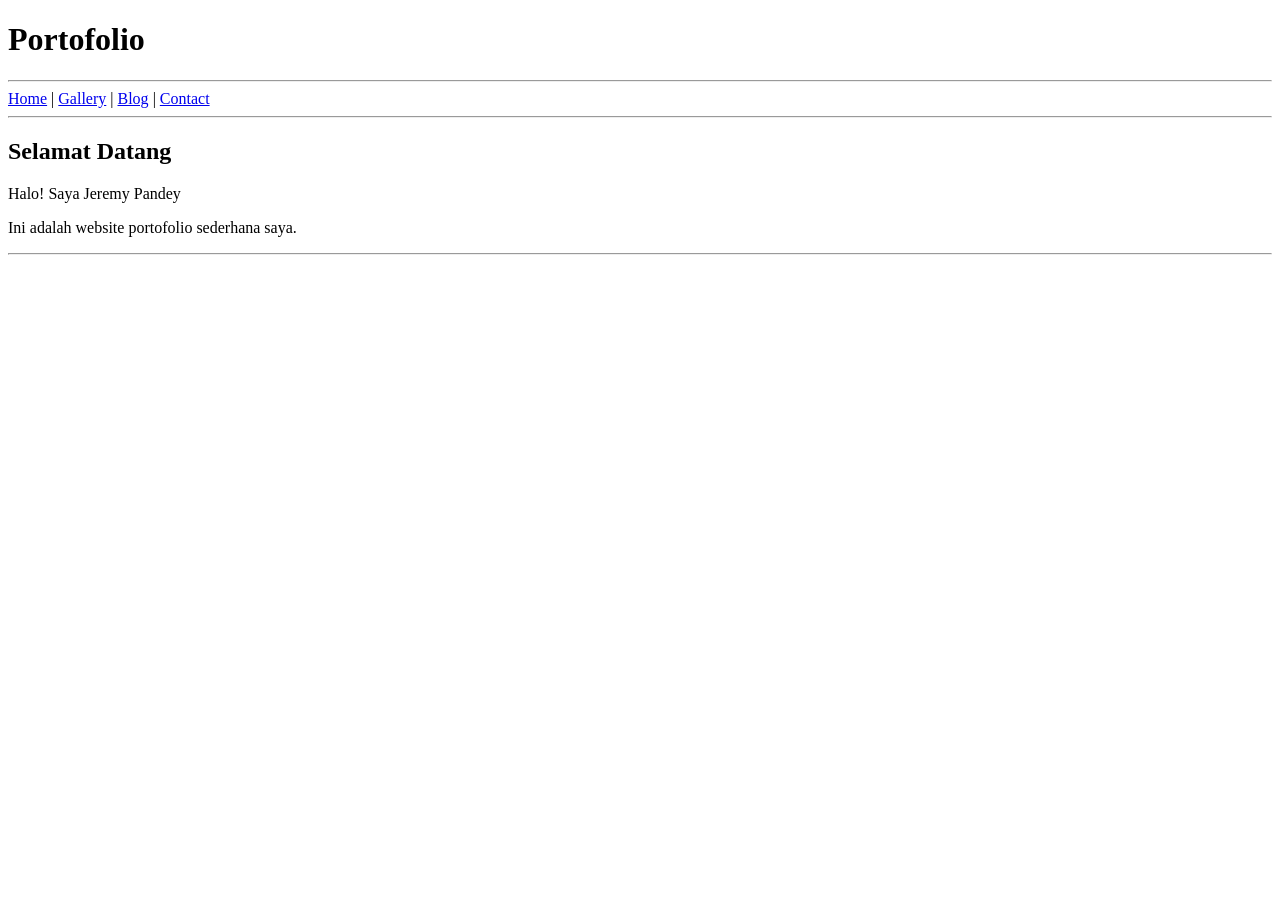
==== index.html @ 3b91ffc8 "Add files via upload" ====
<!DOCTYPE html>
<html>
<head>
    <title>Home</title>
</head>
<body>

<h1>Portofolio</h1>

<hr>

<a href="index.html">Home</a> |
<a href="gallery.html">Gallery</a> |
<a href="blog.html">Blog</a> |
<a href="contact.html">Contact</a>

<hr>

<h2>Selamat Datang</h2>
<p>Halo! Saya Jeremy Pandey</p>

<p>Ini adalah website portofolio sederhana saya.</p>

<hr>

</body>
</html>
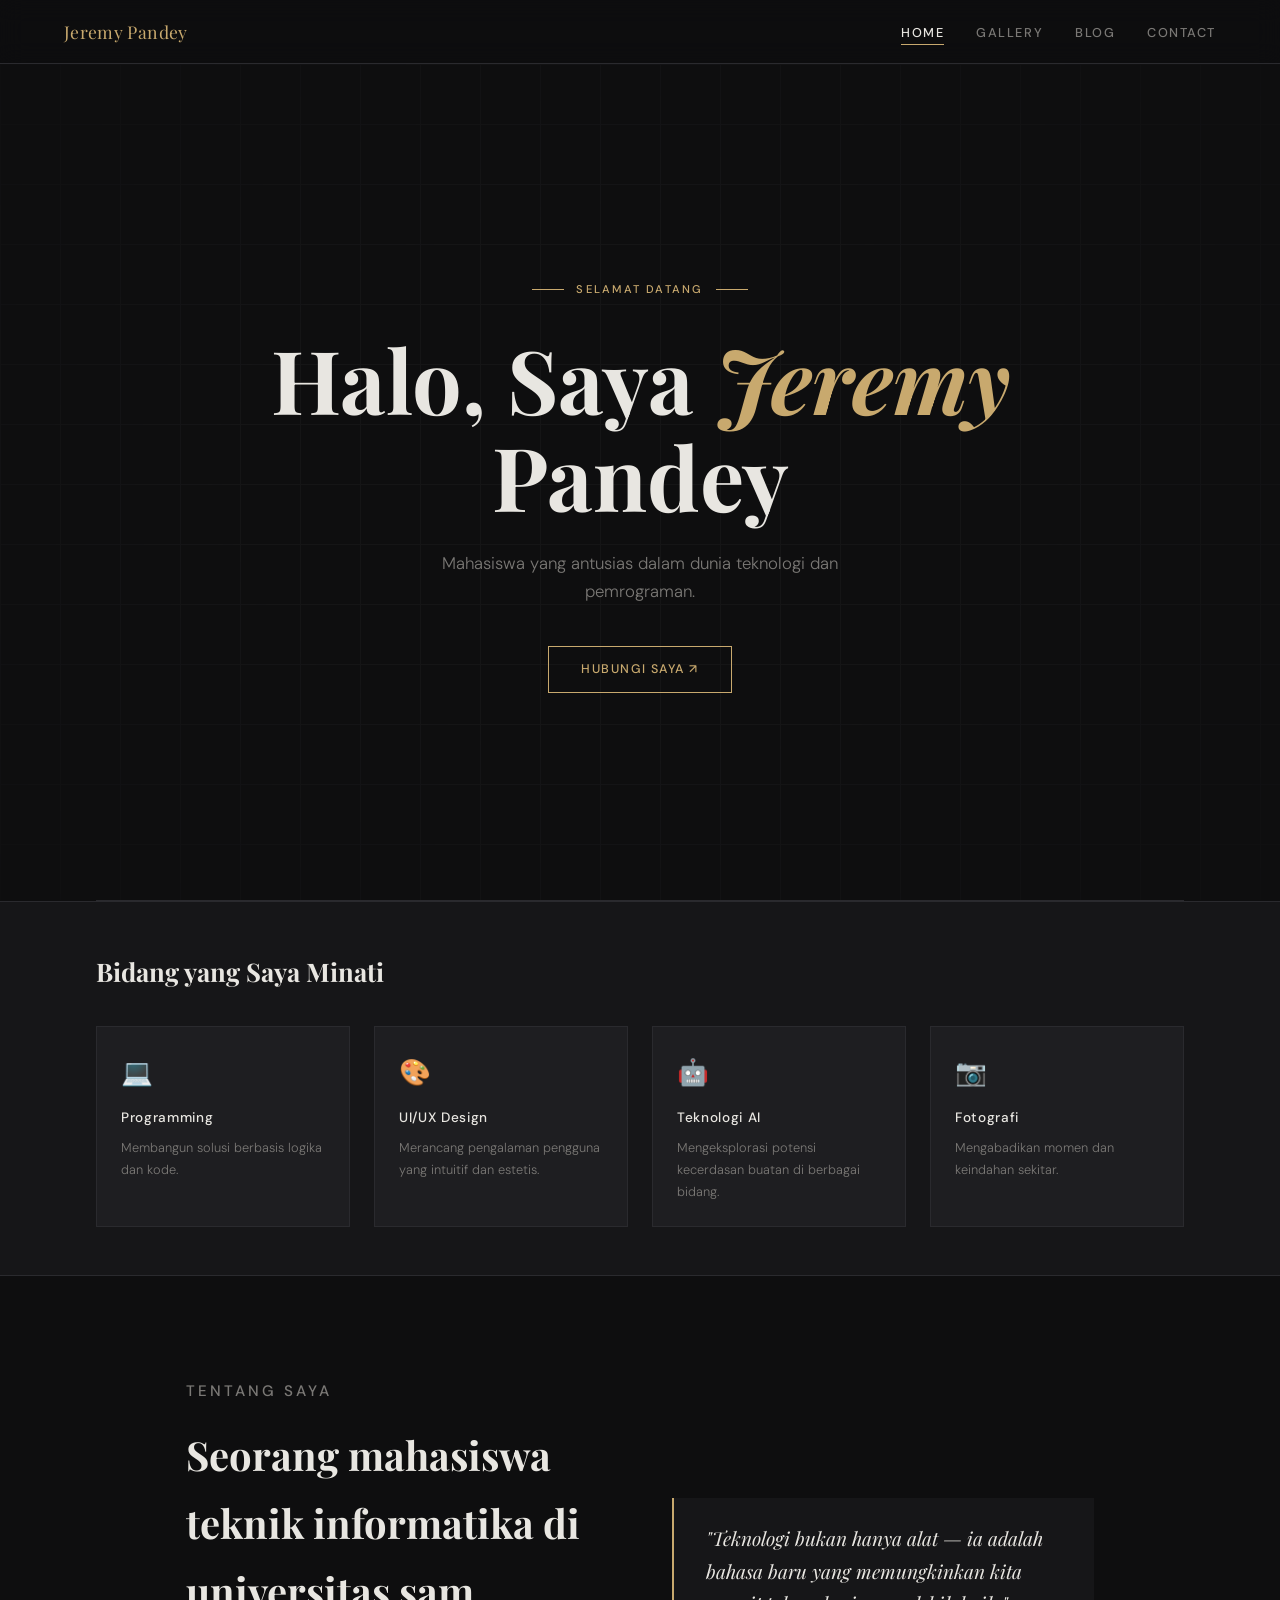
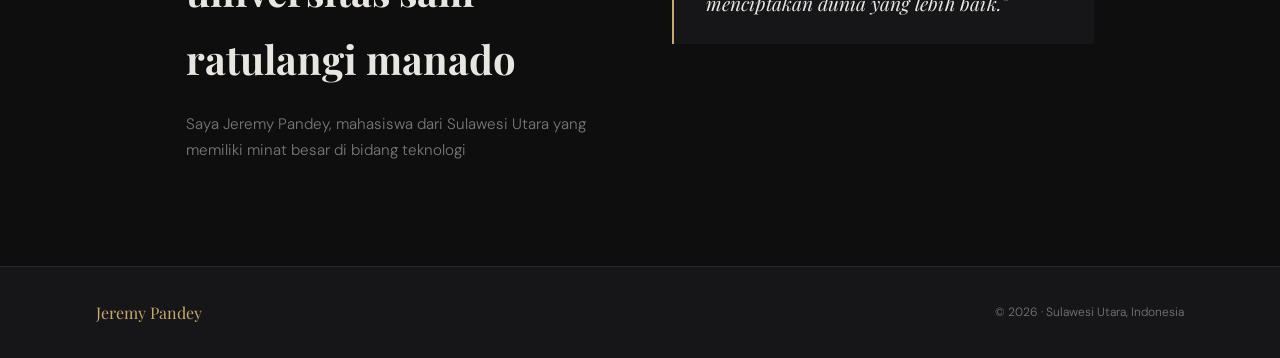
==== commit 0613d868: "Add files via upload" ====
--- a/index.html
+++ b/index.html
@@ -1,27 +1,99 @@
-<!DOCTYPE html>
-<html>
-<head>
-    <title>Home</title>
-</head>
-<body>
-
-<h1>Portofolio</h1>
-
-<hr>
-
-<a href="index.html">Home</a> |
-<a href="gallery.html">Gallery</a> |
-<a href="blog.html">Blog</a> |
-<a href="contact.html">Contact</a>
-
-<hr>
-
-<h2>Selamat Datang</h2>
-<p>Halo! Saya Jeremy Pandey</p>
-
-<p>Ini adalah website portofolio sederhana saya.</p>
-
-<hr>
-
-</body>
-</html>+<!DOCTYPE html>
+<html lang="id">
+<head>
+  <meta charset="UTF-8">
+  <meta name="viewport" content="width=device-width, initial-scale=1.0">
+  <title>Jeremy Pandey — Portofolio</title>
+  <link rel="stylesheet" href="style.css">
+</head>
+<body>
+
+  <!-- Loader -->
+  <div id="loader"><div class="loader-bar"></div></div>
+
+  <!-- Navigation -->
+  <nav>
+    <a href="index.html" class="nav-logo">Jeremy Pandey</a>
+    <ul class="nav-links">
+      <li><a href="index.html">Home</a></li>
+      <li><a href="gallery.html">Gallery</a></li>
+      <li><a href="blog.html">Blog</a></li>
+      <li><a href="contact.html">Contact</a></li>
+    </ul>
+    <button class="hamburger" aria-label="Menu">
+      <span></span><span></span><span></span>
+    </button>
+  </nav>
+
+  <!-- Mobile Menu -->
+  <div class="mobile-menu">
+    <a href="index.html">Home</a>
+    <a href="gallery.html">Gallery</a>
+    <a href="blog.html">Blog</a>
+    <a href="contact.html">Contact</a>
+  </div>
+
+  <main class="page">
+
+    <!-- Hero -->
+    <section class="hero">
+      <div class="hero-inner">
+        <div class="hero-eyebrow">Selamat Datang</div>
+        <h1 class="hero-title">Halo, Saya <em>Jeremy</em> Pandey</h1>
+        <p class="hero-subtitle">Mahasiswa yang antusias dalam dunia teknologi dan pemrograman.</p>
+        <a href="contact.html" class="btn">Hubungi Saya ↗</a>
+      </div>
+    </section>
+
+    <hr class="divider">
+
+    <!-- Skills -->
+    <div class="skills-strip">
+      <h2>Bidang yang Saya Minati</h2>
+      <div class="skills-grid">
+        <div class="skill-card fade-in">
+          <div class="icon">💻</div>
+          <h3>Programming</h3>
+          <p>Membangun solusi berbasis logika dan kode.</p>
+        </div>
+        <div class="skill-card fade-in">
+          <div class="icon">🎨</div>
+          <h3>UI/UX Design</h3>
+          <p>Merancang pengalaman pengguna yang intuitif dan estetis.</p>
+        </div>
+        <div class="skill-card fade-in">
+          <div class="icon">🤖</div>
+          <h3>Teknologi AI</h3>
+          <p>Mengeksplorasi potensi kecerdasan buatan di berbagai bidang.</p>
+        </div>
+        <div class="skill-card fade-in">
+          <div class="icon">📷</div>
+          <h3>Fotografi</h3>
+          <p>Mengabadikan momen dan keindahan sekitar.</p>
+        </div>
+      </div>
+    </div>
+
+    <!-- About -->
+    <div class="about-strip">
+      <div class="fade-in">
+        <p class="section-label">Tentang Saya</p>
+        <h2>Seorang mahasiswa teknik informatika di universitas sam ratulangi manado</h2>
+        <p>Saya Jeremy Pandey, mahasiswa dari Sulawesi Utara yang memiliki minat besar di bidang teknologi</p>
+      </div>
+      <div class="about-accent fade-in">
+        "Teknologi bukan hanya alat — ia adalah bahasa baru yang memungkinkan kita menciptakan dunia yang lebih baik."
+      </div>
+    </div>
+
+  </main>
+
+  <!-- Footer -->
+  <footer>
+    <span class="footer-name">Jeremy Pandey</span>
+    <span class="footer-copy">© 2026 · Sulawesi Utara, Indonesia</span>
+  </footer>
+
+  <script src="script.js"></script>
+</body>
+</html>
--- a/style.css
+++ b/style.css
@@ -0,0 +1,651 @@
+/* ============================================
+   JEREMY PANDEY — PORTFOLIO
+   Aesthetic: Editorial Dark — Refined & Bold
+   ============================================ */
+
+@import url('https://fonts.googleapis.com/css2?family=Playfair+Display:ital,wght@0,400;0,700;1,400&family=DM+Sans:wght@300;400;500&display=swap');
+
+/* ── CSS Variables ─────────────────────────── */
+:root {
+  --bg:        #0e0e0f;
+  --bg2:       #161618;
+  --surface:   #1e1e21;
+  --border:    #2a2a2e;
+  --accent:    #c8a96e;
+  --accent2:   #e8c98e;
+  --text:      #e8e6e1;
+  --muted:     #7a7875;
+  --nav-h:     64px;
+
+  --ff-head: 'Playfair Display', Georgia, serif;
+  --ff-body: 'DM Sans', system-ui, sans-serif;
+
+  --ease-out-expo: cubic-bezier(0.16, 1, 0.3, 1);
+}
+
+/* ── Reset ─────────────────────────────────── */
+*, *::before, *::after { box-sizing: border-box; margin: 0; padding: 0; }
+
+html { scroll-behavior: smooth; }
+
+body {
+  background: var(--bg);
+  color: var(--text);
+  font-family: var(--ff-body);
+  font-weight: 300;
+  line-height: 1.7;
+  min-height: 100vh;
+  overflow-x: hidden;
+}
+
+img { display: block; max-width: 100%; }
+a  { color: inherit; text-decoration: none; }
+
+/* ── Scrollbar ─────────────────────────────── */
+::-webkit-scrollbar { width: 4px; }
+::-webkit-scrollbar-track { background: var(--bg); }
+::-webkit-scrollbar-thumb { background: var(--accent); border-radius: 2px; }
+
+/* ── Page Loader ───────────────────────────── */
+#loader {
+  position: fixed; inset: 0;
+  background: var(--bg);
+  z-index: 9999;
+  display: flex; align-items: center; justify-content: center;
+  transition: opacity 0.5s ease, visibility 0.5s ease;
+}
+#loader.hidden { opacity: 0; visibility: hidden; }
+.loader-bar {
+  width: 120px; height: 2px;
+  background: var(--border);
+  border-radius: 2px;
+  overflow: hidden;
+}
+.loader-bar::after {
+  content: '';
+  display: block; height: 100%;
+  background: var(--accent);
+  animation: load 0.8s var(--ease-out-expo) forwards;
+}
+@keyframes load { from { width: 0; } to { width: 100%; } }
+
+/* ── Navigation ────────────────────────────── */
+nav {
+  position: fixed; top: 0; left: 0; right: 0;
+  height: var(--nav-h);
+  display: flex; align-items: center;
+  padding: 0 clamp(1.5rem, 5vw, 4rem);
+  background: rgba(14,14,15,0.85);
+  backdrop-filter: blur(12px);
+  border-bottom: 1px solid var(--border);
+  z-index: 100;
+  justify-content: space-between;
+}
+
+.nav-logo {
+  font-family: var(--ff-head);
+  font-size: 1.1rem;
+  letter-spacing: 0.02em;
+  color: var(--accent);
+}
+
+.nav-links {
+  display: flex; gap: 2rem;
+  list-style: none;
+}
+
+.nav-links a {
+  font-size: 0.8rem;
+  font-weight: 500;
+  letter-spacing: 0.12em;
+  text-transform: uppercase;
+  color: var(--muted);
+  position: relative;
+  transition: color 0.3s;
+}
+.nav-links a::after {
+  content: '';
+  position: absolute; bottom: -4px; left: 0;
+  width: 0; height: 1px;
+  background: var(--accent);
+  transition: width 0.3s var(--ease-out-expo);
+}
+.nav-links a:hover,
+.nav-links a.active { color: var(--text); }
+.nav-links a:hover::after,
+.nav-links a.active::after { width: 100%; }
+
+/* Hamburger */
+.hamburger {
+  display: none; flex-direction: column; gap: 5px;
+  background: none; border: none; cursor: pointer;
+  padding: 4px;
+}
+.hamburger span {
+  display: block; width: 22px; height: 1.5px;
+  background: var(--text);
+  transition: transform 0.3s, opacity 0.3s;
+}
+.hamburger.open span:nth-child(1) { transform: translateY(6.5px) rotate(45deg); }
+.hamburger.open span:nth-child(2) { opacity: 0; }
+.hamburger.open span:nth-child(3) { transform: translateY(-6.5px) rotate(-45deg); }
+
+/* Mobile menu */
+.mobile-menu {
+  display: none;
+  position: fixed; top: var(--nav-h); left: 0; right: 0;
+  background: var(--bg2);
+  border-bottom: 1px solid var(--border);
+  padding: 1.5rem;
+  z-index: 99;
+  flex-direction: column; gap: 1rem;
+}
+.mobile-menu.open { display: flex; }
+.mobile-menu a {
+  font-size: 0.85rem; font-weight: 500;
+  letter-spacing: 0.1em; text-transform: uppercase;
+  color: var(--muted);
+  transition: color 0.2s;
+}
+.mobile-menu a:hover, .mobile-menu a.active { color: var(--accent); }
+
+/* ── Page Wrapper ──────────────────────────── */
+.page {
+  padding-top: var(--nav-h);
+  min-height: 100vh;
+}
+
+/* ── Section Utility ───────────────────────── */
+.section {
+  padding: clamp(4rem, 10vw, 8rem) clamp(1.5rem, 8vw, 6rem);
+  max-width: 1100px;
+  margin: 0 auto;
+}
+
+.section-label {
+  font-size: 0.7rem;
+  font-weight: 500;
+  letter-spacing: 0.2em;
+  text-transform: uppercase;
+  color: var(--accent);
+  margin-bottom: 1rem;
+}
+
+/* ── Divider ───────────────────────────────── */
+.divider {
+  border: none;
+  border-top: 1px solid var(--border);
+  margin: 0 clamp(1.5rem, 8vw, 6rem);
+}
+
+/* ── Fade-in animation ─────────────────────── */
+.fade-in {
+  opacity: 0;
+  transform: translateY(24px);
+  transition: opacity 0.7s var(--ease-out-expo), transform 0.7s var(--ease-out-expo);
+}
+.fade-in.visible { opacity: 1; transform: none; }
+
+
+/* ================================================
+   HOME PAGE
+   ================================================ */
+
+.hero {
+  min-height: calc(100vh - var(--nav-h));
+  display: grid;
+  place-items: center;
+  padding: 4rem clamp(1.5rem, 8vw, 6rem);
+  position: relative;
+  overflow: hidden;
+}
+
+/* Decorative grid lines */
+.hero::before {
+  content: '';
+  position: absolute; inset: 0;
+  background-image:
+    linear-gradient(var(--border) 1px, transparent 1px),
+    linear-gradient(90deg, var(--border) 1px, transparent 1px);
+  background-size: 60px 60px;
+  opacity: 0.25;
+  mask-image: radial-gradient(ellipse 80% 80% at 50% 50%, black 40%, transparent 100%);
+}
+
+.hero-inner {
+  position: relative;
+  text-align: center;
+  max-width: 750px;
+}
+
+.hero-eyebrow {
+  display: inline-flex; align-items: center; gap: 0.75rem;
+  font-size: 0.7rem; font-weight: 500;
+  letter-spacing: 0.2em; text-transform: uppercase;
+  color: var(--accent);
+  margin-bottom: 2rem;
+}
+.hero-eyebrow::before,
+.hero-eyebrow::after {
+  content: '';
+  display: block; width: 32px; height: 1px;
+  background: var(--accent);
+}
+
+.hero-title {
+  font-family: var(--ff-head);
+  font-size: clamp(2.8rem, 8vw, 5.5rem);
+  line-height: 1.1;
+  margin-bottom: 1.5rem;
+}
+.hero-title em {
+  font-style: italic;
+  color: var(--accent);
+}
+
+.hero-subtitle {
+  font-size: clamp(0.9rem, 2vw, 1.05rem);
+  color: var(--muted);
+  max-width: 480px;
+  margin: 0 auto 2.5rem;
+}
+
+.btn {
+  display: inline-flex; align-items: center; gap: 0.5rem;
+  padding: 0.75rem 2rem;
+  font-family: var(--ff-body);
+  font-size: 0.78rem; font-weight: 500;
+  letter-spacing: 0.12em; text-transform: uppercase;
+  border: 1px solid var(--accent);
+  color: var(--accent);
+  background: transparent;
+  cursor: pointer;
+  transition: background 0.3s, color 0.3s;
+  text-decoration: none;
+}
+.btn:hover { background: var(--accent); color: var(--bg); }
+
+/* Skills strip */
+.skills-strip {
+  padding: 3rem clamp(1.5rem, 8vw, 6rem);
+  background: var(--bg2);
+  border-top: 1px solid var(--border);
+  border-bottom: 1px solid var(--border);
+}
+.skills-strip h2 {
+  font-family: var(--ff-head);
+  font-size: clamp(1.2rem, 3vw, 1.6rem);
+  margin-bottom: 2rem;
+}
+.skills-grid {
+  display: grid;
+  grid-template-columns: repeat(auto-fit, minmax(200px, 1fr));
+  gap: 1.5rem;
+}
+.skill-card {
+  background: var(--surface);
+  border: 1px solid var(--border);
+  padding: 1.5rem;
+  transition: border-color 0.3s, transform 0.3s;
+}
+.skill-card:hover {
+  border-color: var(--accent);
+  transform: translateY(-3px);
+}
+.skill-card .icon {
+  font-size: 1.6rem;
+  margin-bottom: 0.75rem;
+}
+.skill-card h3 {
+  font-size: 0.85rem; font-weight: 500;
+  letter-spacing: 0.05em;
+  margin-bottom: 0.5rem;
+}
+.skill-card p { font-size: 0.8rem; color: var(--muted); }
+
+/* About strip */
+.about-strip {
+  max-width: 1100px; margin: 0 auto;
+  padding: clamp(4rem, 8vw, 7rem) clamp(1.5rem, 8vw, 6rem);
+  display: grid;
+  grid-template-columns: 1fr 1fr;
+  gap: 4rem;
+  align-items: center;
+}
+.about-strip h2 {
+  font-family: var(--ff-head);
+  font-size: clamp(1.6rem, 4vw, 2.5rem);
+  margin-bottom: 1.2rem;
+}
+.about-strip p { color: var(--muted); font-size: 0.95rem; }
+.about-accent {
+  border-left: 2px solid var(--accent);
+  padding: 1.5rem 2rem;
+  background: var(--bg2);
+  font-family: var(--ff-head);
+  font-size: clamp(1rem, 2vw, 1.2rem);
+  font-style: italic;
+  color: var(--text);
+}
+
+
+/* ================================================
+   GALLERY PAGE
+   ================================================ */
+
+.gallery-header {
+  padding: 5rem clamp(1.5rem, 8vw, 6rem) 3rem;
+  max-width: 1100px; margin: 0 auto;
+  border-bottom: 1px solid var(--border);
+}
+.gallery-header h1 {
+  font-family: var(--ff-head);
+  font-size: clamp(2rem, 6vw, 4rem);
+}
+.gallery-header p { color: var(--muted); margin-top: 0.75rem; }
+
+.gallery-grid {
+  padding: 3rem clamp(1.5rem, 8vw, 6rem);
+  max-width: 1100px; margin: 0 auto;
+  display: grid;
+  grid-template-columns: repeat(auto-fill, minmax(260px, 1fr));
+  gap: 1.25rem;
+}
+
+.gallery-item {
+  position: relative;
+  overflow: hidden;
+  background: var(--surface);
+  border: 1px solid var(--border);
+  aspect-ratio: 4/3;
+  cursor: pointer;
+}
+.gallery-item img {
+  width: 100%; height: 100%;
+  object-fit: cover;
+  transition: transform 0.6s var(--ease-out-expo);
+}
+.gallery-item:hover img { transform: scale(1.06); }
+
+.gallery-item .overlay {
+  position: absolute; inset: 0;
+  background: rgba(14,14,15,0.7);
+  display: flex; align-items: flex-end;
+  padding: 1rem;
+  opacity: 0;
+  transition: opacity 0.3s;
+}
+.gallery-item:hover .overlay { opacity: 1; }
+.overlay-label {
+  font-size: 0.75rem; font-weight: 500;
+  letter-spacing: 0.08em; text-transform: uppercase;
+  color: var(--accent);
+}
+
+/* Lightbox */
+#lightbox {
+  position: fixed; inset: 0;
+  background: rgba(0,0,0,0.92);
+  z-index: 1000;
+  display: none;
+  align-items: center; justify-content: center;
+  padding: 2rem;
+}
+#lightbox.open { display: flex; }
+#lightbox img {
+  max-width: 90vw; max-height: 85vh;
+  object-fit: contain;
+  border: 1px solid var(--border);
+}
+#lightbox-close {
+  position: absolute; top: 1.5rem; right: 1.5rem;
+  background: none; border: none;
+  color: var(--text); font-size: 1.5rem;
+  cursor: pointer; line-height: 1;
+  transition: color 0.2s;
+}
+#lightbox-close:hover { color: var(--accent); }
+
+
+/* ================================================
+   BLOG PAGE
+   ================================================ */
+
+.blog-header {
+  padding: 5rem clamp(1.5rem, 8vw, 6rem) 3rem;
+  max-width: 1100px; margin: 0 auto;
+  border-bottom: 1px solid var(--border);
+}
+.blog-header h1 {
+  font-family: var(--ff-head);
+  font-size: clamp(2rem, 6vw, 4rem);
+}
+.blog-header p { color: var(--muted); margin-top: 0.75rem; }
+
+.blog-list {
+  max-width: 1100px; margin: 0 auto;
+  padding: 3rem clamp(1.5rem, 8vw, 6rem);
+  display: flex; flex-direction: column; gap: 0;
+}
+
+.blog-card {
+  display: grid;
+  grid-template-columns: 100px 1fr;
+  gap: 2rem;
+  align-items: start;
+  padding: 2.5rem 0;
+  border-bottom: 1px solid var(--border);
+  transition: background 0.2s;
+  cursor: pointer;
+}
+.blog-card:first-child { padding-top: 0; }
+
+.blog-num {
+  font-family: var(--ff-head);
+  font-size: 3rem;
+  color: var(--border);
+  line-height: 1;
+  user-select: none;
+}
+
+.blog-meta { font-size: 0.72rem; color: var(--accent); letter-spacing: 0.1em; text-transform: uppercase; margin-bottom: 0.75rem; }
+.blog-card h2 {
+  font-family: var(--ff-head);
+  font-size: clamp(1.1rem, 2.5vw, 1.5rem);
+  margin-bottom: 0.75rem;
+  transition: color 0.2s;
+}
+.blog-card:hover h2 { color: var(--accent); }
+.blog-card p { font-size: 0.9rem; color: var(--muted); }
+
+.read-more {
+  display: inline-flex; align-items: center; gap: 0.4rem;
+  margin-top: 1rem;
+  font-size: 0.75rem; font-weight: 500;
+  letter-spacing: 0.1em; text-transform: uppercase;
+  color: var(--accent);
+}
+.read-more .arrow { transition: transform 0.2s; }
+.blog-card:hover .read-more .arrow { transform: translateX(5px); }
+
+
+/* ================================================
+   CONTACT PAGE
+   ================================================ */
+
+.contact-header {
+  padding: 5rem clamp(1.5rem, 8vw, 6rem) 3rem;
+  max-width: 1100px; margin: 0 auto;
+  border-bottom: 1px solid var(--border);
+}
+.contact-header h1 {
+  font-family: var(--ff-head);
+  font-size: clamp(2rem, 6vw, 4rem);
+}
+.contact-header p { color: var(--muted); margin-top: 0.75rem; }
+
+.contact-layout {
+  max-width: 1100px; margin: 0 auto;
+  padding: 3rem clamp(1.5rem, 8vw, 6rem);
+  display: grid;
+  grid-template-columns: 1fr 1fr;
+  gap: 4rem;
+}
+
+.contact-info h2 {
+  font-family: var(--ff-head);
+  font-size: 1.4rem;
+  margin-bottom: 2rem;
+}
+
+.info-item {
+  display: flex; gap: 1rem;
+  margin-bottom: 1.5rem;
+  align-items: flex-start;
+}
+.info-icon {
+  width: 36px; height: 36px;
+  border: 1px solid var(--border);
+  display: grid; place-items: center;
+  font-size: 0.9rem;
+  flex-shrink: 0;
+  color: var(--accent);
+}
+.info-label {
+  font-size: 0.7rem; font-weight: 500;
+  letter-spacing: 0.1em; text-transform: uppercase;
+  color: var(--muted);
+  margin-bottom: 0.2rem;
+}
+.info-value { font-size: 0.9rem; }
+
+.social-links { margin-top: 3rem; }
+.social-links h3 {
+  font-size: 0.7rem; font-weight: 500;
+  letter-spacing: 0.15em; text-transform: uppercase;
+  color: var(--muted);
+  margin-bottom: 1rem;
+}
+.social-row {
+  display: flex; flex-direction: column; gap: 0.75rem;
+}
+.social-link {
+  display: flex; align-items: center; gap: 1rem;
+  padding: 0.75rem 1rem;
+  border: 1px solid var(--border);
+  font-size: 0.85rem;
+  transition: border-color 0.3s, color 0.3s, transform 0.3s;
+}
+.social-link:hover {
+  border-color: var(--accent);
+  color: var(--accent);
+  transform: translateX(6px);
+}
+.social-icon { font-size: 1rem; }
+
+/* Contact form */
+.contact-form h2 {
+  font-family: var(--ff-head);
+  font-size: 1.4rem;
+  margin-bottom: 2rem;
+}
+.form-group { margin-bottom: 1.25rem; }
+.form-group label {
+  display: block;
+  font-size: 0.7rem; font-weight: 500;
+  letter-spacing: 0.1em; text-transform: uppercase;
+  color: var(--muted);
+  margin-bottom: 0.5rem;
+}
+.form-group input,
+.form-group textarea {
+  width: 100%;
+  background: var(--surface);
+  border: 1px solid var(--border);
+  color: var(--text);
+  font-family: var(--ff-body);
+  font-size: 0.9rem;
+  padding: 0.75rem 1rem;
+  transition: border-color 0.3s;
+  outline: none;
+  resize: vertical;
+}
+.form-group input:focus,
+.form-group textarea:focus { border-color: var(--accent); }
+.form-group textarea { min-height: 120px; }
+
+.form-submit {
+  width: 100%;
+  padding: 0.9rem;
+  background: var(--accent);
+  color: var(--bg);
+  border: none;
+  font-family: var(--ff-body);
+  font-size: 0.8rem; font-weight: 500;
+  letter-spacing: 0.12em; text-transform: uppercase;
+  cursor: pointer;
+  transition: background 0.3s, transform 0.2s;
+}
+.form-submit:hover { background: var(--accent2); }
+.form-submit:active { transform: scale(0.98); }
+
+.form-success {
+  display: none;
+  background: var(--surface);
+  border: 1px solid var(--accent);
+  padding: 1rem;
+  font-size: 0.9rem;
+  color: var(--accent);
+  margin-top: 1rem;
+  text-align: center;
+}
+.form-success.visible { display: block; }
+
+
+/* ================================================
+   FOOTER
+   ================================================ */
+
+footer {
+  background: var(--bg2);
+  border-top: 1px solid var(--border);
+  padding: 2rem clamp(1.5rem, 8vw, 6rem);
+  display: flex; align-items: center; justify-content: space-between;
+  gap: 1rem;
+  flex-wrap: wrap;
+}
+.footer-name {
+  font-family: var(--ff-head);
+  font-size: 1rem;
+  color: var(--accent);
+}
+.footer-copy {
+  font-size: 0.75rem;
+  color: var(--muted);
+}
+
+
+/* ================================================
+   RESPONSIVE
+   ================================================ */
+
+@media (max-width: 768px) {
+  .nav-links { display: none; }
+  .hamburger { display: flex; }
+
+  .about-strip {
+    grid-template-columns: 1fr;
+    gap: 2rem;
+  }
+
+  .contact-layout {
+    grid-template-columns: 1fr;
+    gap: 3rem;
+  }
+
+  .blog-card {
+    grid-template-columns: 60px 1fr;
+    gap: 1rem;
+  }
+  .blog-num { font-size: 2rem; }
+}
